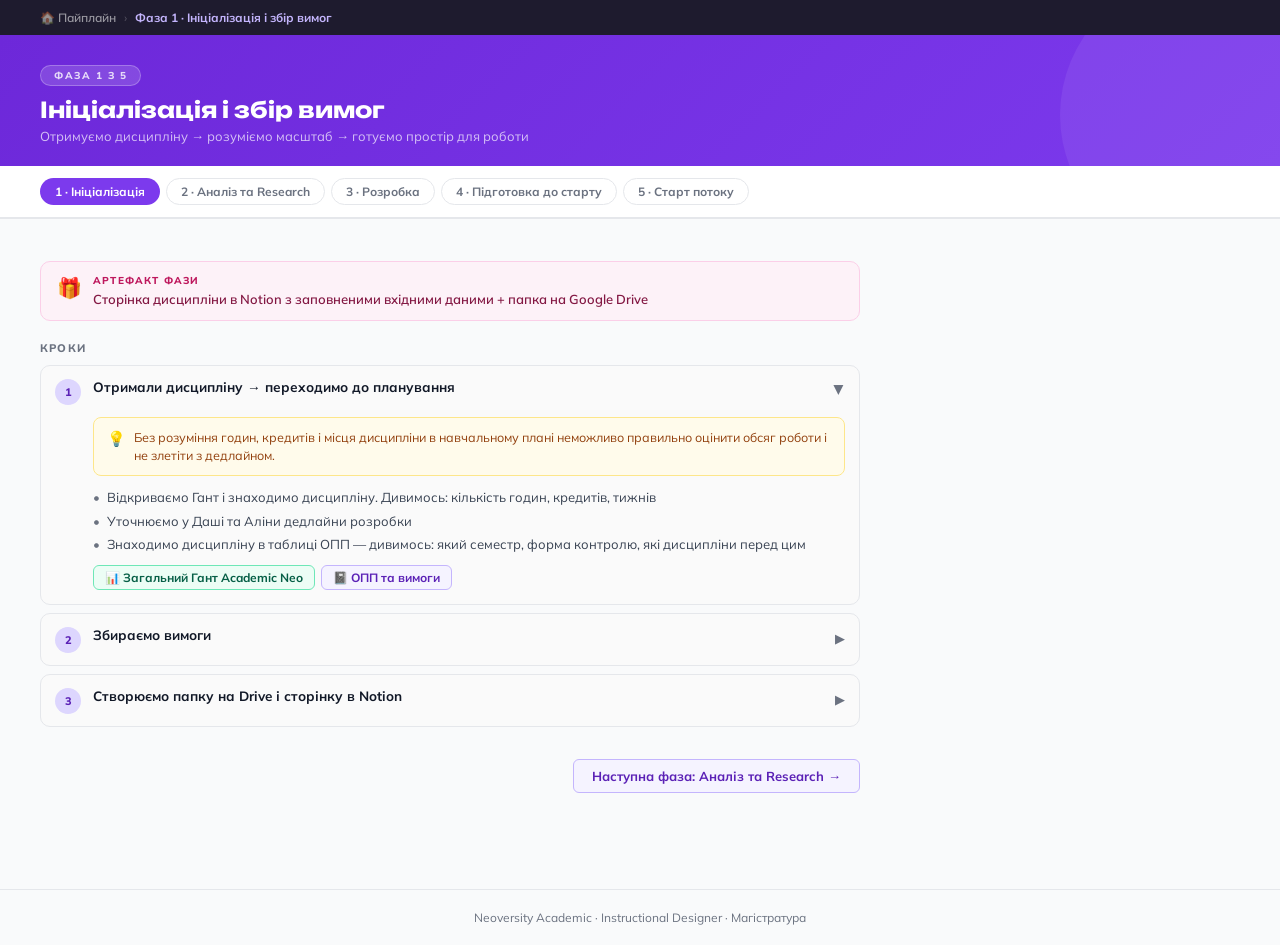
==== phase-1.html @ cc3567e7 "Initial pipeline: 5 phases + shared CSS + index" ====
<!DOCTYPE html>
<html lang="uk">
<head>
<meta charset="UTF-8">
<meta name="viewport" content="width=device-width, initial-scale=1.0">
<title>Фаза 1 · Ініціалізація і збір вимог</title>
<link rel="stylesheet" href="shared.css">
</head>
<body>

<div class="topbar">
  <a href="index.html">🏠 Пайплайн</a>
  <span class="sep">›</span>
  <span class="cur">Фаза 1 · Ініціалізація і збір вимог</span>
</div>

<div class="phase-banner" style="background:linear-gradient(135deg,#6D28D9,#7C3AED);">
  <div class="phase-tag">Фаза 1 з 5</div>
  <h1>Ініціалізація і збір вимог</h1>
  <p>Отримуємо дисципліну → розуміємо масштаб → готуємо простір для роботи</p>
</div>

<div class="nav-pills">
  <a class="pill active" href="phase-1.html" style="background:#7C3AED;">1 · Ініціалізація</a>
  <a class="pill" href="phase-2.html">2 · Аналіз та Research</a>
  <a class="pill" href="phase-3.html">3 · Розробка</a>
  <a class="pill" href="phase-4.html">4 · Підготовка до старту</a>
  <a class="pill" href="phase-5.html">5 · Старт потоку</a>
</div>

<div class="main">

  <div class="artifact">
    <span class="ico">🎁</span>
    <div>
      <div class="a-lbl">Артефакт фази</div>
      <div class="a-txt">Сторінка дисципліни в Notion з заповненими вхідними даними + папка на Google Drive</div>
    </div>
  </div>

  <div class="sec-lbl">Кроки</div>
  <div class="steps">

    <div class="step open">
      <div class="step-hdr" onclick="toggleStep(this)">
        <div class="snum" style="background:#DDD6FE;color:#5B21B6;">1</div>
        <div class="step-title">Отримали дисципліну → переходимо до планування</div>
        <div class="step-arrow">▶</div>
      </div>
      <div class="step-body">
        <div class="why"><span class="wi">💡</span>Без розуміння годин, кредитів і місця дисципліни в навчальному плані неможливо правильно оцінити обсяг роботи і не злетіти з дедлайном.</div>
        <ul class="notes">
          <li>Відкриваємо Гант і знаходимо дисципліну. Дивимось: кількість годин, кредитів, тижнів</li>
          <li>Уточнюємо у Даші та Аліни дедлайни розробки</li>
          <li>Знаходимо дисципліну в таблиці ОПП — дивимось: який семестр, форма контролю, які дисципліни перед цим</li>
        </ul>
        <div class="links">
          <a class="lnk lnk-sheet" href="https://docs.google.com/spreadsheets/d/1fmjPh4i0w682fTiK4KNjOLV3Fx5nlGcYdcCfEuyLKbg/edit?gid=1283945675#gid=1283945675" target="_blank">📊 Загальний Гант Academic Neo</a>
          <a class="lnk lnk-notion" href="https://www.notion.so/goit/1813f971cef0800490b0d39226ace238" target="_blank">📓 ОПП та вимоги</a>
        </div>
      </div>
    </div>

    <div class="step">
      <div class="step-hdr" onclick="toggleStep(this)">
        <div class="snum" style="background:#DDD6FE;color:#5B21B6;">2</div>
        <div class="step-title">Збираємо вимоги</div>
        <div class="step-arrow">▶</div>
      </div>
      <div class="step-body">
        <div class="why"><span class="wi">💡</span>Вимоги — це основа всього. Якщо на старті не зрозуміти обмеження (форма контролю, пререквізити, місце в програмі), потім доведеться переробляти вже готовий контент.</div>
        <ul class="notes">
          <li><strong>2.1</strong> — Сходити до Даші, спитати чи є вже якісь матеріали по цій дисципліні</li>
          <li><strong>2.2</strong> — Забрати вимоги з таблиці спеціалізації, подивитись примітки</li>
          <li><strong>2.3</strong> — Якщо є архів матеріалів — забрати: силабус, матеріали для живих занять</li>
        </ul>
        <div class="links">
          <a class="lnk lnk-notion" href="https://www.notion.so/goit/1813f971cef0800490b0d39226ace238" target="_blank">📓 Таблиця спеціалізацій / ОПП</a>
          <a class="lnk lnk-notion" href="https://www.notion.so/goit/Notion-529e259a971f466d80d2b1abbc45a297" target="_blank">📓 База дисциплін маг-ри (архів)</a>
        </div>
      </div>
    </div>

    <div class="step">
      <div class="step-hdr" onclick="toggleStep(this)">
        <div class="snum" style="background:#DDD6FE;color:#5B21B6;">3</div>
        <div class="step-title">Створюємо папку на Drive і сторінку в Notion</div>
        <div class="step-arrow">▶</div>
      </div>
      <div class="step-body">
        <div class="why"><span class="wi">💡</span>Єдине місце зберігання всіх матеріалів з першого дня — гарантія того, що нічого не загубиться і команда завжди знає куди йти.</div>
        <ul class="notes">
          <li>В папці Drive Магістратура — створити підпапку для нової дисципліни</li>
          <li>В Notion — відкрити базу маг-ри і створити/доповнити сторінку дисципліни</li>
        </ul>
        <div class="notion-box">
          <div class="nb-title">📓 Структура сторінки в Notion — Вхідні дані</div>
          <div class="nb-section">Вхідні дані</div>
          <div class="nb-item">Дослідження ринку та конкурентів (за необхідності) <span class="who">— посилання, додає методолог</span></div>
          <div class="nb-item">Програма</div>
          <div class="nb-item">Форма контролю (іспит / залік / диф залік)</div>
          <div class="nb-item">Наявність фін тестування</div>
          <div class="nb-item">Кількість навчальних / аудиторних годин</div>
          <div class="nb-item">Розподіл годин</div>
          <div class="nb-item">► Наявні матеріали</div>
          <div class="nb-item">► Необхідні пререквізити</div>
          <div class="nb-item">► Зв'язок з попередніми та послідуючими курсами</div>
          <div class="nb-item">► Інші особливості курсу</div>
          <div class="nb-item">► Вимоги до автора курсу</div>
          <div class="nb-section">Процес розробки</div>
          <div class="nb-item">ОПП ІП3, ОПП ШІПІ</div>
        </div>
        <div class="links" style="margin-top:10px;">
          <a class="lnk lnk-drive" href="https://drive.google.com/drive/folders/15NJ1A59mIMLZX3herwxqDjtsGe6q2So9" target="_blank">📁 Drive · Магістратура</a>
          <a class="lnk lnk-notion" href="https://www.notion.so/goit/Notion-529e259a971f466d80d2b1abbc45a297" target="_blank">📓 Notion · База маг-ри</a>
        </div>
      </div>
    </div>

  </div>

  <div style="margin-top:32px;display:flex;gap:12px;justify-content:flex-end;">
    <a class="lnk lnk-notion" href="phase-2.html" style="padding:8px 18px;font-size:13px;">Наступна фаза: Аналіз та Research →</a>
  </div>

</div>

<div class="footer">Neoversity Academic · Instructional Designer · Магістратура</div>

<script>
function toggleStep(hdr){hdr.closest('.step').classList.toggle('open');}
</script>
</body>
</html>
---- shared.css ----
@import url('https://fonts.googleapis.com/css2?family=Unbounded:wght@400;600;700&family=Mulish:ital,wght@0,400;0,500;0,600;0,700;1,400&display=swap');
:root {
  --p1:#7C3AED;--p1l:#F5F3FF;--p1m:#DDD6FE;
  --p2:#0E7490;--p2l:#ECFEFF;--p2m:#A5F3FC;--p2d:#0C4A6E;
  --p3:#1D4ED8;--p3l:#EFF6FF;--p3m:#BFDBFE;--p3d:#1E3A8A;
  --p4:#047857;--p4l:#ECFDF5;--p4m:#A7F3D0;--p4d:#064E3B;
  --p5:#4C1D95;--p5l:#F5F3FF;--p5m:#DDD6FE;
  --art:#BE185D;--artl:#FDF2F8;--artm:#FBCFE8;
  --why:#92400E;--whyl:#FFFBEB;--whym:#FDE68A;
  --text:#111827;--muted:#6B7280;--border:#E5E7EB;--bg:#F9FAFB;--card:#fff;
}
*{box-sizing:border-box;margin:0;padding:0;}
body{font-family:'Mulish',sans-serif;background:var(--bg);color:var(--text);}

/* TOPBAR */
.topbar{background:#1E1B2E;padding:10px 40px;display:flex;align-items:center;gap:8px;flex-wrap:wrap;}
.topbar a{color:rgba(255,255,255,.55);text-decoration:none;font-size:12px;font-weight:600;}
.topbar a:hover{color:white;}
.topbar .sep{color:rgba(255,255,255,.25);font-size:12px;}
.topbar .cur{color:#C4B5FD;font-size:12px;font-weight:700;}

/* PHASE HEADER */
.phase-banner{padding:28px 40px 22px;color:white;position:relative;overflow:hidden;}
.phase-banner::before{content:'';position:absolute;top:-60px;right:-60px;width:280px;height:280px;border-radius:50%;background:rgba(255,255,255,.07);}
.phase-tag{display:inline-block;background:rgba(255,255,255,.15);border:1px solid rgba(255,255,255,.25);border-radius:20px;padding:3px 13px;font-size:10px;font-weight:800;letter-spacing:1.5px;text-transform:uppercase;color:rgba(255,255,255,.8);margin-bottom:10px;}
.phase-banner h1{font-family:'Unbounded',sans-serif;font-size:22px;font-weight:700;line-height:1.25;margin-bottom:4px;position:relative;z-index:1;}
.phase-banner p{font-size:13px;color:rgba(255,255,255,.7);position:relative;z-index:1;}

/* NAV PILLS */
.nav-pills{background:white;border-bottom:2px solid var(--border);padding:12px 40px;display:flex;gap:6px;flex-wrap:wrap;}
.pill{display:inline-flex;align-items:center;gap:6px;border-radius:20px;padding:5px 14px;font-size:12px;font-weight:700;text-decoration:none;border:1.5px solid var(--border);color:var(--muted);transition:all .15s;white-space:nowrap;}
.pill:hover{border-color:#A5B4FC;color:#3730A3;background:#F5F3FF;}
.pill.active{color:white;border-color:transparent;}

/* MAIN */
.main{padding:24px 40px 80px;max-width:900px;}

/* ARTIFACT */
.artifact{display:flex;align-items:flex-start;gap:11px;background:var(--artl);border:1.5px solid var(--artm);border-radius:10px;padding:12px 16px;margin:18px 0;}
.artifact .ico{font-size:20px;flex-shrink:0;margin-top:1px;}
.artifact .a-lbl{font-size:10px;font-weight:800;letter-spacing:1.2px;text-transform:uppercase;color:var(--art);margin-bottom:3px;}
.artifact .a-txt{font-size:13px;font-weight:600;color:#831843;line-height:1.4;}

/* STEPS */
.sec-lbl{font-size:11px;font-weight:800;letter-spacing:1.2px;text-transform:uppercase;color:var(--muted);margin:20px 0 10px;}
.steps{display:flex;flex-direction:column;gap:8px;}
.step{border:1.5px solid var(--border);border-radius:10px;overflow:hidden;background:#FAFAFA;}
.step-hdr{display:flex;align-items:flex-start;gap:12px;padding:12px 14px;cursor:pointer;transition:background .15s;}
.step-hdr:hover{background:#F3F4F6;}
.snum{width:26px;height:26px;border-radius:50%;display:flex;align-items:center;justify-content:center;font-size:11px;font-weight:800;flex-shrink:0;margin-top:1px;}
.step-title{font-size:13.5px;font-weight:700;line-height:1.4;flex:1;}
.step-arrow{color:var(--muted);font-size:13px;transition:transform .2s;flex-shrink:0;margin-top:4px;}
.step.open .step-arrow{transform:rotate(90deg);}
.step-body{display:none;padding:0 14px 14px 52px;}
.step.open .step-body{display:block;}

/* WHY */
.why{background:var(--whyl);border:1.5px solid var(--whym);border-radius:8px;padding:10px 13px;margin-bottom:10px;font-size:12.5px;color:var(--why);line-height:1.5;display:flex;gap:8px;}
.why .wi{flex-shrink:0;font-size:15px;}

/* NOTES */
.notes{list-style:none;margin:6px 0;}
.notes li{font-size:13px;color:#374151;padding:2px 0;line-height:1.5;display:flex;gap:7px;}
.notes li::before{content:'•';color:var(--muted);flex-shrink:0;}

/* LINKS */
.links{display:flex;flex-wrap:wrap;gap:6px;margin-top:8px;}
.lnk{display:inline-flex;align-items:center;gap:5px;border-radius:6px;padding:4px 11px;font-size:12px;font-weight:700;text-decoration:none;border:1.5px solid;transition:background .15s;}
.lnk-notion{border-color:#C4B5FD;color:#5B21B6;background:#F5F3FF;}.lnk-notion:hover{background:#EDE9FE;}
.lnk-drive{border-color:#86EFAC;color:#166534;background:#F0FDF4;}.lnk-drive:hover{background:#DCFCE7;}
.lnk-sheet{border-color:#6EE7B7;color:#065F46;background:#ECFDF5;}.lnk-sheet:hover{background:#D1FAE5;}
.lnk-ws{border-color:#FCD34D;color:#92400E;background:#FFFBEB;}.lnk-ws:hover{background:#FEF3C7;}

/* NOTION BOX */
.notion-box{background:#F8F7FF;border:1.5px solid #DDD6FE;border-radius:10px;padding:14px 16px;margin:10px 0;}
.nb-title{font-size:11px;font-weight:800;letter-spacing:1px;text-transform:uppercase;color:#5B21B6;margin-bottom:10px;}
.nb-section{font-size:12px;font-weight:800;color:#3730A3;margin:8px 0 4px;padding:3px 0;border-bottom:1px solid #EDE9FE;}
.nb-item{font-size:12.5px;color:#374151;padding:2px 0 2px 10px;line-height:1.4;display:flex;align-items:baseline;gap:6px;}
.nb-item::before{content:'›';color:#7C3AED;font-weight:700;flex-shrink:0;}
.nb-item .who{font-size:11px;color:var(--muted);font-style:italic;margin-left:4px;}
.nb-hl{background:#EDE9FE;border-radius:4px;padding:1px 6px;}

/* SUBTASKS */
.subtasks{margin-top:8px;display:flex;flex-direction:column;gap:4px;}
.sub{background:white;border:1px solid var(--border);border-radius:7px;padding:7px 12px;font-size:12.5px;color:#374151;display:flex;align-items:flex-start;gap:8px;line-height:1.4;}
.sub::before{content:'□';color:#9CA3AF;font-size:13px;flex-shrink:0;margin-top:1px;}

/* WS TAG */
.ws-tag{display:inline-flex;align-items:center;gap:6px;margin-top:16px;}

.footer{text-align:center;padding:20px 40px;font-size:12px;color:var(--muted);border-top:1px solid var(--border);margin-top:16px;}

@media(max-width:700px){
  .topbar,.nav-pills,.phase-banner,.main{padding-left:16px;padding-right:16px;}
  .phase-banner h1{font-size:18px;}
}
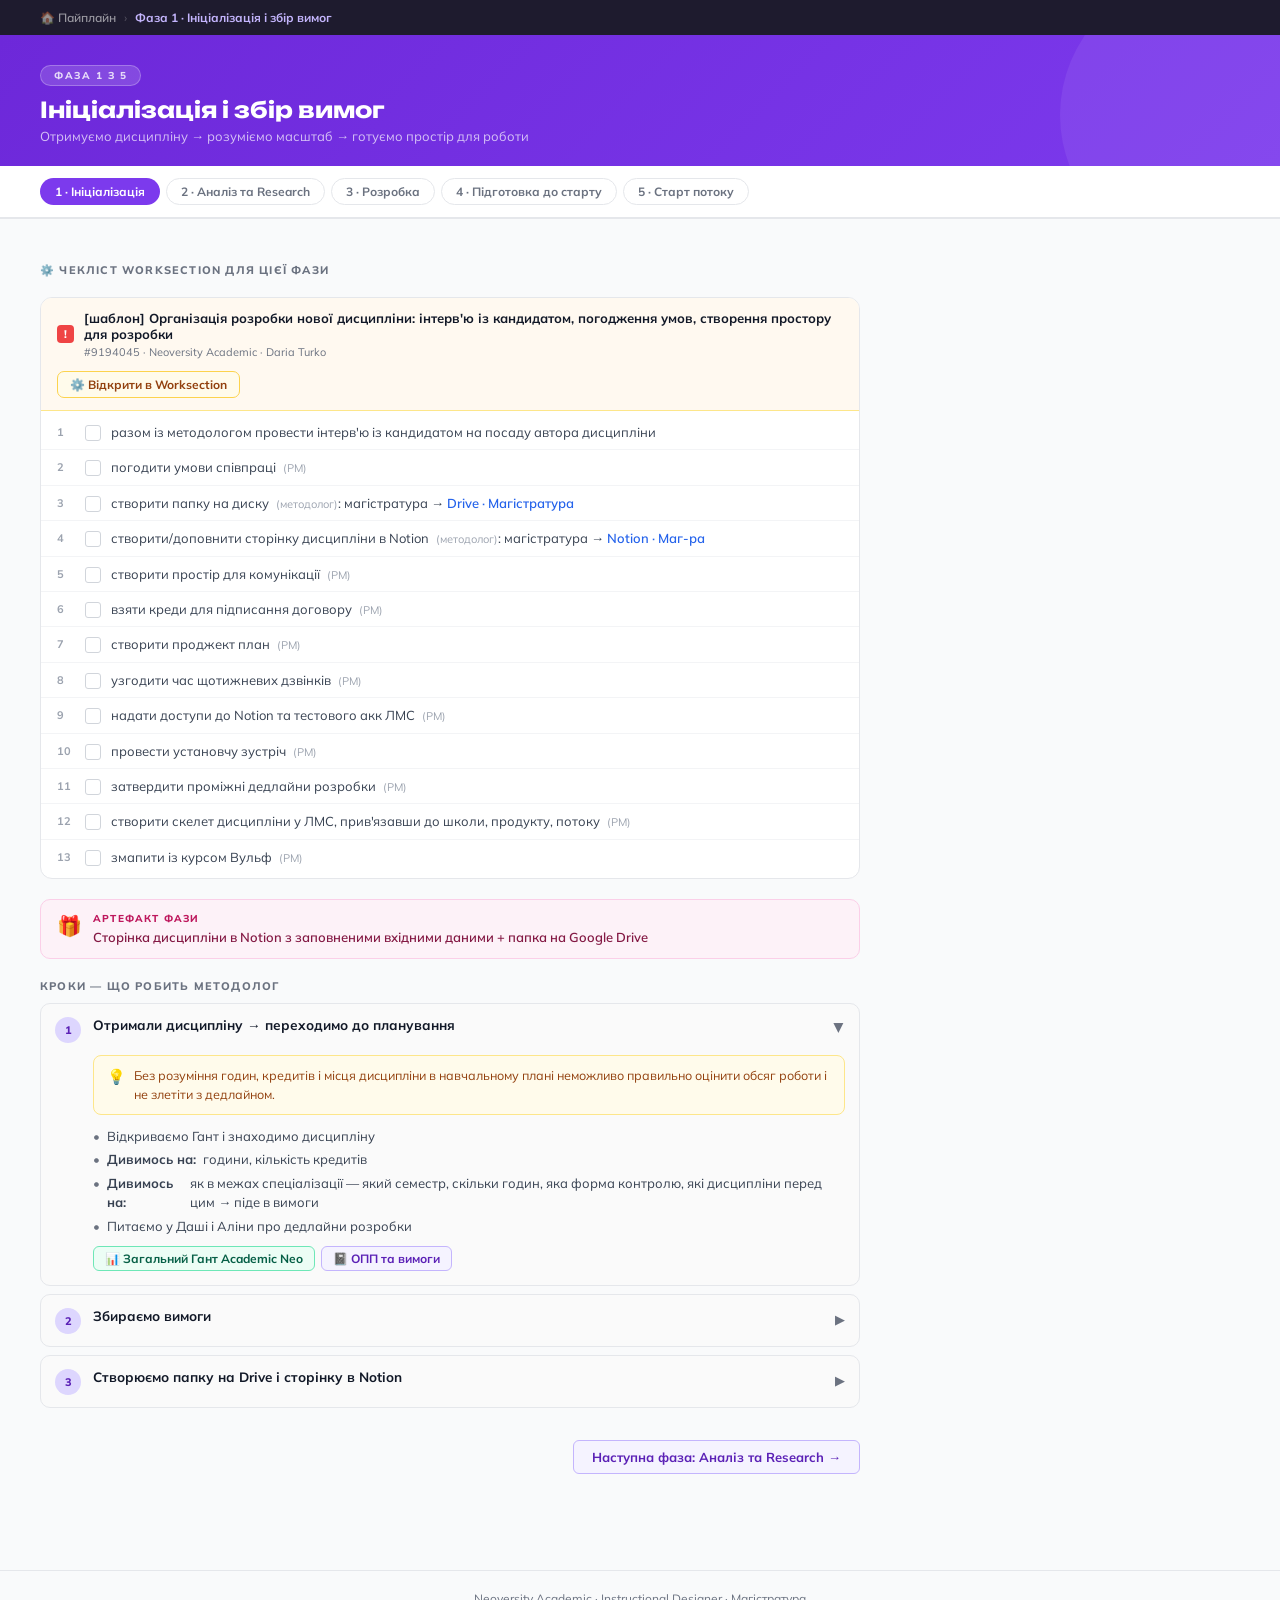
==== commit 32157bd4: "Phase 1: add WS checklist #9194045, fix step 1 notes and OPP link" ====
--- a/phase-1.html
+++ b/phase-1.html
@@ -5,6 +5,99 @@
 <meta name="viewport" content="width=device-width, initial-scale=1.0">
 <title>Фаза 1 · Ініціалізація і збір вимог</title>
 <link rel="stylesheet" href="shared.css">
+<style>
+/* WS CHECKLIST BLOCK */
+.ws-checklist {
+  background: white;
+  border: 1.5px solid #E5E7EB;
+  border-radius: 12px;
+  overflow: hidden;
+  margin: 20px 0;
+}
+.ws-checklist-header {
+  background: #FFF9F0;
+  border-bottom: 1.5px solid #FDE68A;
+  padding: 12px 16px;
+  display: flex;
+  align-items: center;
+  justify-content: space-between;
+  gap: 12px;
+  flex-wrap: wrap;
+}
+.ws-checklist-title {
+  display: flex;
+  align-items: center;
+  gap: 10px;
+}
+.ws-badge-red {
+  background: #EF4444;
+  color: white;
+  border-radius: 4px;
+  padding: 2px 7px;
+  font-size: 11px;
+  font-weight: 800;
+}
+.ws-checklist-name {
+  font-size: 13px;
+  font-weight: 700;
+  color: #111827;
+  line-height: 1.3;
+}
+.ws-checklist-meta {
+  font-size: 11px;
+  color: #6B7280;
+  margin-top: 2px;
+}
+.ws-open-link {
+  display: inline-flex;
+  align-items: center;
+  gap: 5px;
+  background: #FFFBEB;
+  border: 1.5px solid #FCD34D;
+  border-radius: 7px;
+  padding: 5px 12px;
+  font-size: 12px;
+  font-weight: 700;
+  color: #92400E;
+  text-decoration: none;
+  white-space: nowrap;
+  transition: background .15s;
+}
+.ws-open-link:hover { background: #FEF3C7; }
+.ws-items { padding: 4px 0; }
+.ws-item {
+  display: flex;
+  align-items: flex-start;
+  gap: 10px;
+  padding: 8px 16px;
+  border-bottom: 1px solid #F3F4F6;
+  font-size: 13px;
+  color: #374151;
+  line-height: 1.4;
+  transition: background .1s;
+}
+.ws-item:last-child { border-bottom: none; }
+.ws-item:hover { background: #FAFAFA; }
+.ws-num {
+  font-size: 11px;
+  color: #9CA3AF;
+  font-weight: 700;
+  flex-shrink: 0;
+  min-width: 18px;
+  margin-top: 2px;
+}
+.ws-box {
+  width: 16px; height: 16px;
+  border: 1.5px solid #D1D5DB;
+  border-radius: 3px;
+  flex-shrink: 0;
+  margin-top: 2px;
+}
+.ws-item-text { flex: 1; }
+.ws-item-text a { color: #2563EB; text-decoration: none; font-weight: 600; }
+.ws-item-text a:hover { text-decoration: underline; }
+.ws-role { font-size: 11px; color: #9CA3AF; margin-left: 4px; }
+</style>
 </head>
 <body>
 
@@ -30,6 +123,36 @@
 
 <div class="main">
 
+  <!-- WS CHECKLIST -->
+  <div class="sec-lbl">⚙️ Чекліст Worksection для цієї фази</div>
+  <div class="ws-checklist">
+    <div class="ws-checklist-header">
+      <div class="ws-checklist-title">
+        <span class="ws-badge-red">!</span>
+        <div>
+          <div class="ws-checklist-name">[шаблон] Організація розробки нової дисципліни: інтерв'ю із кандидатом, погодження умов, створення простору для розробки</div>
+          <div class="ws-checklist-meta">#9194045 · Neoversity Academic · Daria Turko</div>
+        </div>
+      </div>
+      <a class="ws-open-link" href="https://goi1549.worksection.com/project/194984/9194045/" target="_blank">⚙️ Відкрити в Worksection</a>
+    </div>
+    <div class="ws-items">
+      <div class="ws-item"><span class="ws-num">1</span><div class="ws-box"></div><div class="ws-item-text">разом із методологом провести інтерв'ю із кандидатом на посаду автора дисципліни</div></div>
+      <div class="ws-item"><span class="ws-num">2</span><div class="ws-box"></div><div class="ws-item-text">погодити умови співпраці <span class="ws-role">(PM)</span></div></div>
+      <div class="ws-item"><span class="ws-num">3</span><div class="ws-box"></div><div class="ws-item-text">створити папку на диску <span class="ws-role">(методолог)</span>: магістратура → <a href="https://drive.google.com/drive/folders/15NJ1A59mIMLZX3herwxqDjtsGe6q2So9" target="_blank">Drive · Магістратура</a></div></div>
+      <div class="ws-item"><span class="ws-num">4</span><div class="ws-box"></div><div class="ws-item-text">створити/доповнити сторінку дисципліни в Notion <span class="ws-role">(методолог)</span>: магістратура → <a href="https://www.notion.so/goit/Notion-529e259a971f466d80d2b1abbc45a297" target="_blank">Notion · Маг-ра</a></div></div>
+      <div class="ws-item"><span class="ws-num">5</span><div class="ws-box"></div><div class="ws-item-text">створити простір для комунікації <span class="ws-role">(PM)</span></div></div>
+      <div class="ws-item"><span class="ws-num">6</span><div class="ws-box"></div><div class="ws-item-text">взяти креди для підписання договору <span class="ws-role">(PM)</span></div></div>
+      <div class="ws-item"><span class="ws-num">7</span><div class="ws-box"></div><div class="ws-item-text">створити проджект план <span class="ws-role">(PM)</span></div></div>
+      <div class="ws-item"><span class="ws-num">8</span><div class="ws-box"></div><div class="ws-item-text">узгодити час щотижневих дзвінків <span class="ws-role">(PM)</span></div></div>
+      <div class="ws-item"><span class="ws-num">9</span><div class="ws-box"></div><div class="ws-item-text">надати доступи до Notion та тестового акк ЛМС <span class="ws-role">(PM)</span></div></div>
+      <div class="ws-item"><span class="ws-num">10</span><div class="ws-box"></div><div class="ws-item-text">провести установчу зустріч <span class="ws-role">(PM)</span></div></div>
+      <div class="ws-item"><span class="ws-num">11</span><div class="ws-box"></div><div class="ws-item-text">затвердити проміжні дедлайни розробки <span class="ws-role">(PM)</span></div></div>
+      <div class="ws-item"><span class="ws-num">12</span><div class="ws-box"></div><div class="ws-item-text">створити скелет дисципліни у ЛМС, прив'язавши до школи, продукту, потоку <span class="ws-role">(PM)</span></div></div>
+      <div class="ws-item"><span class="ws-num">13</span><div class="ws-box"></div><div class="ws-item-text">змапити із курсом Вульф <span class="ws-role">(PM)</span></div></div>
+    </div>
+  </div>
+
   <div class="artifact">
     <span class="ico">🎁</span>
     <div>
@@ -38,7 +161,7 @@
     </div>
   </div>
 
-  <div class="sec-lbl">Кроки</div>
+  <div class="sec-lbl">Кроки — що робить методолог</div>
   <div class="steps">
 
     <div class="step open">
@@ -50,13 +173,14 @@
       <div class="step-body">
         <div class="why"><span class="wi">💡</span>Без розуміння годин, кредитів і місця дисципліни в навчальному плані неможливо правильно оцінити обсяг роботи і не злетіти з дедлайном.</div>
         <ul class="notes">
-          <li>Відкриваємо Гант і знаходимо дисципліну. Дивимось: кількість годин, кредитів, тижнів</li>
-          <li>Уточнюємо у Даші та Аліни дедлайни розробки</li>
-          <li>Знаходимо дисципліну в таблиці ОПП — дивимось: який семестр, форма контролю, які дисципліни перед цим</li>
+          <li>Відкриваємо Гант і знаходимо дисципліну</li>
+          <li><strong>Дивимось на:</strong> години, кількість кредитів</li>
+          <li><strong>Дивимось на:</strong> як в межах спеціалізації — який семестр, скільки годин, яка форма контролю, які дисципліни перед цим → піде в вимоги</li>
+          <li>Питаємо у Даші і Аліни про дедлайни розробки</li>
         </ul>
         <div class="links">
           <a class="lnk lnk-sheet" href="https://docs.google.com/spreadsheets/d/1fmjPh4i0w682fTiK4KNjOLV3Fx5nlGcYdcCfEuyLKbg/edit?gid=1283945675#gid=1283945675" target="_blank">📊 Загальний Гант Academic Neo</a>
-          <a class="lnk lnk-notion" href="https://www.notion.so/goit/1813f971cef0800490b0d39226ace238" target="_blank">📓 ОПП та вимоги</a>
+          <a class="lnk lnk-notion" href="https://www.notion.so/goit/a52e256980e0421d937d7b7dd9fb95d5" target="_blank">📓 ОПП та вимоги</a>
         </div>
       </div>
     </div>
@@ -75,7 +199,7 @@
           <li><strong>2.3</strong> — Якщо є архів матеріалів — забрати: силабус, матеріали для живих занять</li>
         </ul>
         <div class="links">
-          <a class="lnk lnk-notion" href="https://www.notion.so/goit/1813f971cef0800490b0d39226ace238" target="_blank">📓 Таблиця спеціалізацій / ОПП</a>
+          <a class="lnk lnk-notion" href="https://www.notion.so/goit/a52e256980e0421d937d7b7dd9fb95d5" target="_blank">📓 ОПП та вимоги · Маг-ра</a>
           <a class="lnk lnk-notion" href="https://www.notion.so/goit/Notion-529e259a971f466d80d2b1abbc45a297" target="_blank">📓 База дисциплін маг-ри (архів)</a>
         </div>
       </div>
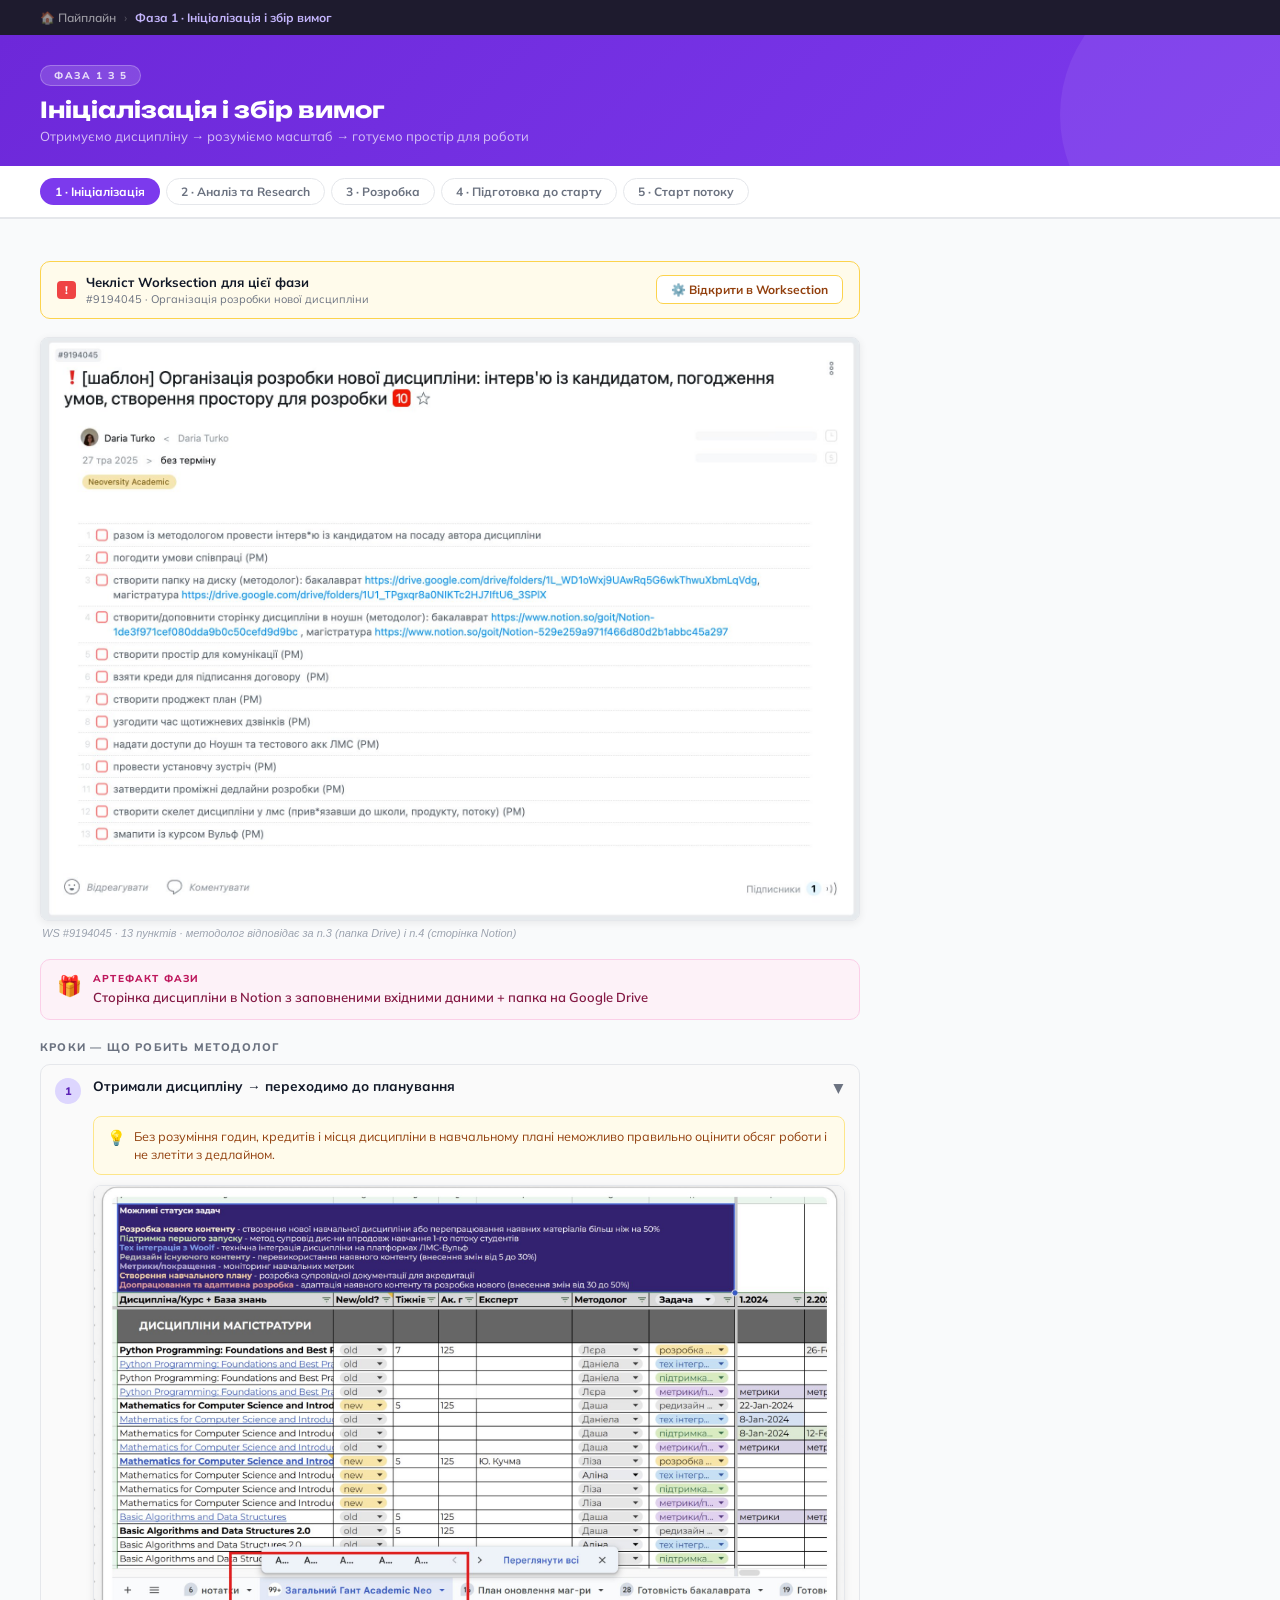
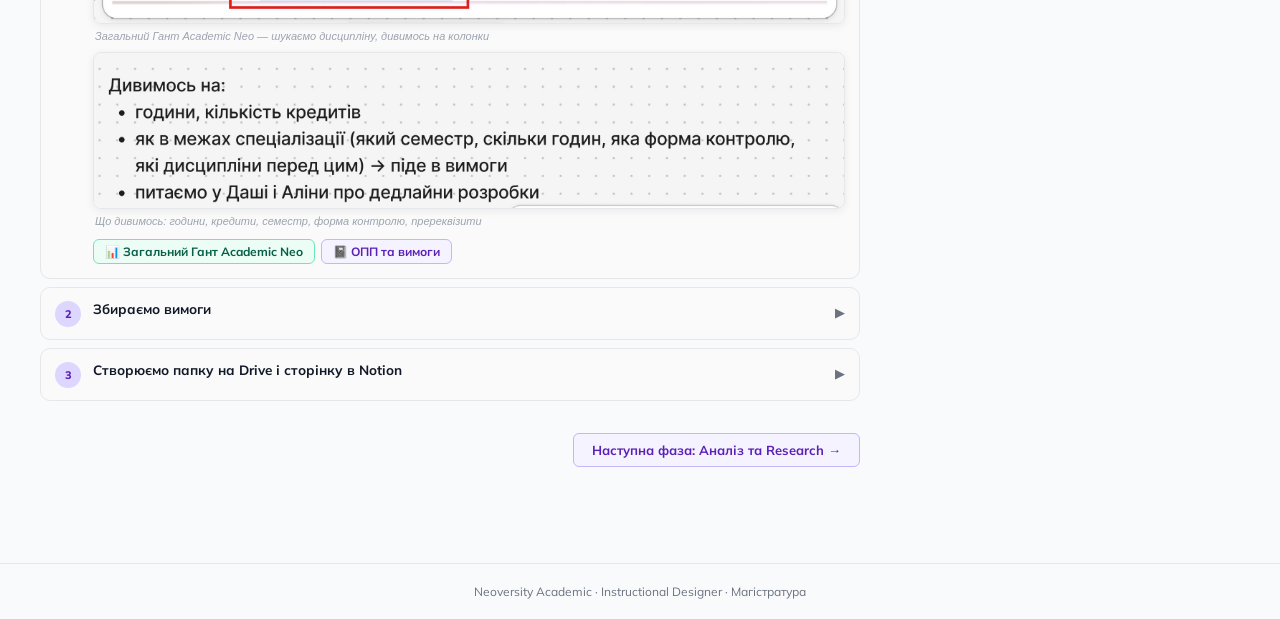
==== commit 870418c4: "Phase 1: embed real screenshots in steps (WS checklist, Gant, OPP table)" ====
--- a/phase-1.html
+++ b/phase-1.html
@@ -6,97 +6,48 @@
 <title>Фаза 1 · Ініціалізація і збір вимог</title>
 <link rel="stylesheet" href="shared.css">
 <style>
-/* WS CHECKLIST BLOCK */
-.ws-checklist {
-  background: white;
+.step-screenshot {
+  margin: 10px 0 6px;
+  border-radius: 8px;
+  overflow: hidden;
   border: 1.5px solid #E5E7EB;
-  border-radius: 12px;
-  overflow: hidden;
-  margin: 20px 0;
-}
-.ws-checklist-header {
-  background: #FFF9F0;
-  border-bottom: 1.5px solid #FDE68A;
+  box-shadow: 0 2px 8px rgba(0,0,0,.07);
+}
+.step-screenshot img {
+  width: 100%;
+  display: block;
+}
+.screenshot-caption {
+  font-size: 11px;
+  color: #9CA3AF;
+  font-style: italic;
+  margin-top: 5px;
+  padding-left: 2px;
+}
+
+.ws-header {
+  background: #FFFBEB;
+  border: 1.5px solid #FCD34D;
+  border-radius: 10px;
   padding: 12px 16px;
+  margin: 18px 0;
   display: flex;
   align-items: center;
   justify-content: space-between;
   gap: 12px;
   flex-wrap: wrap;
 }
-.ws-checklist-title {
-  display: flex;
-  align-items: center;
-  gap: 10px;
-}
-.ws-badge-red {
-  background: #EF4444;
-  color: white;
-  border-radius: 4px;
-  padding: 2px 7px;
-  font-size: 11px;
-  font-weight: 800;
-}
-.ws-checklist-name {
-  font-size: 13px;
-  font-weight: 700;
-  color: #111827;
-  line-height: 1.3;
-}
-.ws-checklist-meta {
-  font-size: 11px;
-  color: #6B7280;
-  margin-top: 2px;
-}
+.ws-header-info { display: flex; align-items: center; gap: 10px; }
+.ws-badge { background: #EF4444; color: white; border-radius: 4px; padding: 2px 8px; font-size: 11px; font-weight: 800; flex-shrink: 0; }
+.ws-header-name { font-size: 13px; font-weight: 700; color: #111827; }
+.ws-header-sub { font-size: 11px; color: #6B7280; margin-top: 2px; }
 .ws-open-link {
-  display: inline-flex;
-  align-items: center;
-  gap: 5px;
-  background: #FFFBEB;
-  border: 1.5px solid #FCD34D;
-  border-radius: 7px;
-  padding: 5px 12px;
-  font-size: 12px;
-  font-weight: 700;
-  color: #92400E;
-  text-decoration: none;
-  white-space: nowrap;
-  transition: background .15s;
+  display: inline-flex; align-items: center; gap: 5px;
+  background: white; border: 1.5px solid #FCD34D; border-radius: 7px;
+  padding: 6px 14px; font-size: 12px; font-weight: 700; color: #92400E;
+  text-decoration: none; white-space: nowrap;
 }
 .ws-open-link:hover { background: #FEF3C7; }
-.ws-items { padding: 4px 0; }
-.ws-item {
-  display: flex;
-  align-items: flex-start;
-  gap: 10px;
-  padding: 8px 16px;
-  border-bottom: 1px solid #F3F4F6;
-  font-size: 13px;
-  color: #374151;
-  line-height: 1.4;
-  transition: background .1s;
-}
-.ws-item:last-child { border-bottom: none; }
-.ws-item:hover { background: #FAFAFA; }
-.ws-num {
-  font-size: 11px;
-  color: #9CA3AF;
-  font-weight: 700;
-  flex-shrink: 0;
-  min-width: 18px;
-  margin-top: 2px;
-}
-.ws-box {
-  width: 16px; height: 16px;
-  border: 1.5px solid #D1D5DB;
-  border-radius: 3px;
-  flex-shrink: 0;
-  margin-top: 2px;
-}
-.ws-item-text { flex: 1; }
-.ws-item-text a { color: #2563EB; text-decoration: none; font-weight: 600; }
-.ws-item-text a:hover { text-decoration: underline; }
-.ws-role { font-size: 11px; color: #9CA3AF; margin-left: 4px; }
 </style>
 </head>
 <body>
@@ -123,37 +74,25 @@
 
 <div class="main">
 
-  <!-- WS CHECKLIST -->
-  <div class="sec-lbl">⚙️ Чекліст Worksection для цієї фази</div>
-  <div class="ws-checklist">
-    <div class="ws-checklist-header">
-      <div class="ws-checklist-title">
-        <span class="ws-badge-red">!</span>
-        <div>
-          <div class="ws-checklist-name">[шаблон] Організація розробки нової дисципліни: інтерв'ю із кандидатом, погодження умов, створення простору для розробки</div>
-          <div class="ws-checklist-meta">#9194045 · Neoversity Academic · Daria Turko</div>
-        </div>
-      </div>
-      <a class="ws-open-link" href="https://goi1549.worksection.com/project/194984/9194045/" target="_blank">⚙️ Відкрити в Worksection</a>
-    </div>
-    <div class="ws-items">
-      <div class="ws-item"><span class="ws-num">1</span><div class="ws-box"></div><div class="ws-item-text">разом із методологом провести інтерв'ю із кандидатом на посаду автора дисципліни</div></div>
-      <div class="ws-item"><span class="ws-num">2</span><div class="ws-box"></div><div class="ws-item-text">погодити умови співпраці <span class="ws-role">(PM)</span></div></div>
-      <div class="ws-item"><span class="ws-num">3</span><div class="ws-box"></div><div class="ws-item-text">створити папку на диску <span class="ws-role">(методолог)</span>: магістратура → <a href="https://drive.google.com/drive/folders/15NJ1A59mIMLZX3herwxqDjtsGe6q2So9" target="_blank">Drive · Магістратура</a></div></div>
-      <div class="ws-item"><span class="ws-num">4</span><div class="ws-box"></div><div class="ws-item-text">створити/доповнити сторінку дисципліни в Notion <span class="ws-role">(методолог)</span>: магістратура → <a href="https://www.notion.so/goit/Notion-529e259a971f466d80d2b1abbc45a297" target="_blank">Notion · Маг-ра</a></div></div>
-      <div class="ws-item"><span class="ws-num">5</span><div class="ws-box"></div><div class="ws-item-text">створити простір для комунікації <span class="ws-role">(PM)</span></div></div>
-      <div class="ws-item"><span class="ws-num">6</span><div class="ws-box"></div><div class="ws-item-text">взяти креди для підписання договору <span class="ws-role">(PM)</span></div></div>
-      <div class="ws-item"><span class="ws-num">7</span><div class="ws-box"></div><div class="ws-item-text">створити проджект план <span class="ws-role">(PM)</span></div></div>
-      <div class="ws-item"><span class="ws-num">8</span><div class="ws-box"></div><div class="ws-item-text">узгодити час щотижневих дзвінків <span class="ws-role">(PM)</span></div></div>
-      <div class="ws-item"><span class="ws-num">9</span><div class="ws-box"></div><div class="ws-item-text">надати доступи до Notion та тестового акк ЛМС <span class="ws-role">(PM)</span></div></div>
-      <div class="ws-item"><span class="ws-num">10</span><div class="ws-box"></div><div class="ws-item-text">провести установчу зустріч <span class="ws-role">(PM)</span></div></div>
-      <div class="ws-item"><span class="ws-num">11</span><div class="ws-box"></div><div class="ws-item-text">затвердити проміжні дедлайни розробки <span class="ws-role">(PM)</span></div></div>
-      <div class="ws-item"><span class="ws-num">12</span><div class="ws-box"></div><div class="ws-item-text">створити скелет дисципліни у ЛМС, прив'язавши до школи, продукту, потоку <span class="ws-role">(PM)</span></div></div>
-      <div class="ws-item"><span class="ws-num">13</span><div class="ws-box"></div><div class="ws-item-text">змапити із курсом Вульф <span class="ws-role">(PM)</span></div></div>
-    </div>
-  </div>
-
-  <div class="artifact">
+  <!-- WS CHECKLIST HEADER -->
+  <div class="ws-header">
+    <div class="ws-header-info">
+      <span class="ws-badge">!</span>
+      <div>
+        <div class="ws-header-name">Чекліст Worksection для цієї фази</div>
+        <div class="ws-header-sub">#9194045 · Організація розробки нової дисципліни</div>
+      </div>
+    </div>
+    <a class="ws-open-link" href="https://goi1549.worksection.com/project/194984/9194045/" target="_blank">⚙️ Відкрити в Worksection</a>
+  </div>
+
+  <!-- WS SCREENSHOT -->
+  <div class="step-screenshot">
+    <img src="img/ws-9194045-checklist.png" alt="Чекліст WS #9194045">
+  </div>
+  <div class="screenshot-caption">WS #9194045 · 13 пунктів · методолог відповідає за п.3 (папка Drive) і п.4 (сторінка Notion)</div>
+
+  <div class="artifact" style="margin-top:20px;">
     <span class="ico">🎁</span>
     <div>
       <div class="a-lbl">Артефакт фази</div>
@@ -172,13 +111,20 @@
       </div>
       <div class="step-body">
         <div class="why"><span class="wi">💡</span>Без розуміння годин, кредитів і місця дисципліни в навчальному плані неможливо правильно оцінити обсяг роботи і не злетіти з дедлайном.</div>
-        <ul class="notes">
-          <li>Відкриваємо Гант і знаходимо дисципліну</li>
-          <li><strong>Дивимось на:</strong> години, кількість кредитів</li>
-          <li><strong>Дивимось на:</strong> як в межах спеціалізації — який семестр, скільки годин, яка форма контролю, які дисципліни перед цим → піде в вимоги</li>
-          <li>Питаємо у Даші і Аліни про дедлайни розробки</li>
-        </ul>
-        <div class="links">
+
+        <!-- Гант скрин -->
+        <div class="step-screenshot">
+          <img src="img/gant-overview.png" alt="Загальний Гант Academic Neo">
+        </div>
+        <div class="screenshot-caption">Загальний Гант Academic Neo — шукаємо дисципліну, дивимось на колонки</div>
+
+        <!-- Нотатки що дивитись -->
+        <div class="step-screenshot" style="margin-top:10px;">
+          <img src="img/gant-notes.png" alt="Що дивитись в Ганті">
+        </div>
+        <div class="screenshot-caption">Що дивимось: години, кредити, семестр, форма контролю, пререквізити</div>
+
+        <div class="links" style="margin-top:12px;">
           <a class="lnk lnk-sheet" href="https://docs.google.com/spreadsheets/d/1fmjPh4i0w682fTiK4KNjOLV3Fx5nlGcYdcCfEuyLKbg/edit?gid=1283945675#gid=1283945675" target="_blank">📊 Загальний Гант Academic Neo</a>
           <a class="lnk lnk-notion" href="https://www.notion.so/goit/a52e256980e0421d937d7b7dd9fb95d5" target="_blank">📓 ОПП та вимоги</a>
         </div>
@@ -198,7 +144,14 @@
           <li><strong>2.2</strong> — Забрати вимоги з таблиці спеціалізації, подивитись примітки</li>
           <li><strong>2.3</strong> — Якщо є архів матеріалів — забрати: силабус, матеріали для живих занять</li>
         </ul>
-        <div class="links">
+
+        <!-- ОПП таблиця -->
+        <div class="step-screenshot">
+          <img src="img/opp-table.png" alt="Таблиця ОПП — спеціалізації по семестрах">
+        </div>
+        <div class="screenshot-caption">Таблиця спеціалізацій — семестри, кредити, примітки від Даші</div>
+
+        <div class="links" style="margin-top:12px;">
           <a class="lnk lnk-notion" href="https://www.notion.so/goit/a52e256980e0421d937d7b7dd9fb95d5" target="_blank">📓 ОПП та вимоги · Маг-ра</a>
           <a class="lnk lnk-notion" href="https://www.notion.so/goit/Notion-529e259a971f466d80d2b1abbc45a297" target="_blank">📓 База дисциплін маг-ри (архів)</a>
         </div>
@@ -250,7 +203,6 @@
 </div>
 
 <div class="footer">Neoversity Academic · Instructional Designer · Магістратура</div>
-
 <script>
 function toggleStep(hdr){hdr.closest('.step').classList.toggle('open');}
 </script>
